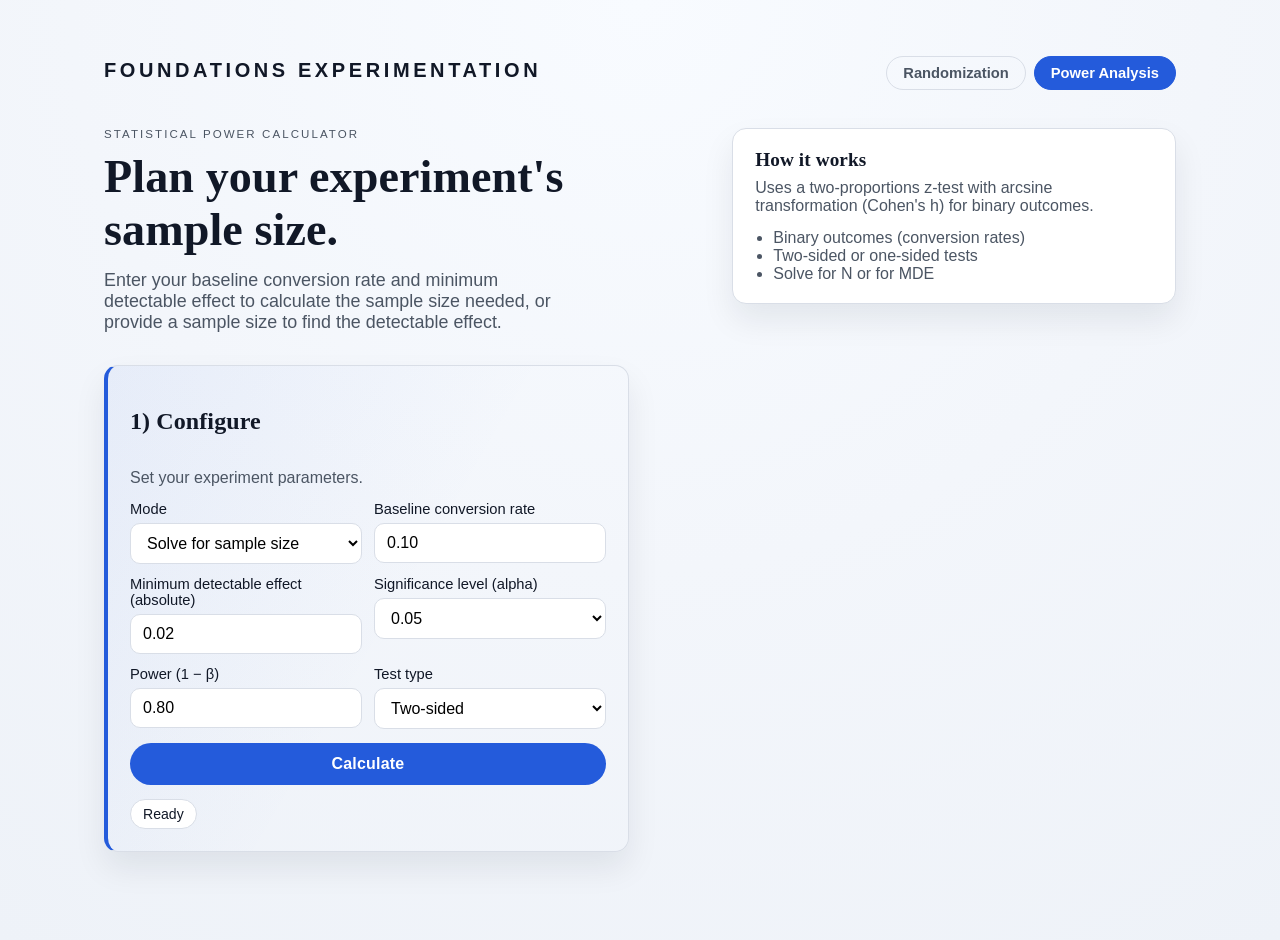
==== power.html @ 0e91008b "Added initial version of backend and power analysis" ====
<!doctype html>
<html lang="en">
  <head>
    <meta charset="UTF-8" />
    <meta name="viewport" content="width=device-width, initial-scale=1.0" />
    <title>Power Analysis - Foundations Experimentation</title>
    <meta
      name="description"
      content="Power analysis calculator for binary outcomes. Solve for sample size or minimum detectable effect."
    />
    <link rel="stylesheet" href="styles.css" />
  </head>
  <body>
    <main class="page">
      <nav class="site-nav">
        <div class="brand">Foundations Experimentation</div>
        <div class="nav-links">
          <a href="index.html" class="nav-link">Randomization</a>
          <a href="power.html" class="nav-link nav-link--active">Power Analysis</a>
        </div>
      </nav>

      <header class="intro">
        <div class="intro-copy">
          <p class="eyebrow">Statistical power calculator</p>
          <h1>Plan your experiment's sample size.</h1>
          <p class="lede">
            Enter your baseline conversion rate and minimum detectable effect to calculate the
            sample size needed, or provide a sample size to find the detectable effect.
          </p>
        </div>
        <aside class="trust-panel">
          <h2>How it works</h2>
          <p>
            Uses a two-proportions z-test with arcsine transformation (Cohen's h) for binary
            outcomes.
          </p>
          <ul class="trust-list">
            <li>Binary outcomes (conversion rates)</li>
            <li>Two-sided or one-sided tests</li>
            <li>Solve for N or for MDE</li>
          </ul>
        </aside>
      </header>

      <section class="section-grid">
        <div class="card primary-card">
          <h2>1) Configure</h2>
          <p class="muted">Set your experiment parameters.</p>
          <div class="form-grid">
            <label>
              Mode
              <select id="mode">
                <option value="sample_size">Solve for sample size</option>
                <option value="mde">Solve for MDE</option>
              </select>
            </label>
            <label>
              Baseline conversion rate
              <input id="baselineRate" type="number" min="0.001" max="0.999" step="0.01" value="0.10" />
            </label>
            <label id="mdeLabel">
              Minimum detectable effect (absolute)
              <input id="mde" type="number" step="0.005" value="0.02" />
            </label>
            <label id="sampleSizeLabel" class="hidden">
              Sample size per group
              <input id="sampleSizeInput" type="number" min="1" step="1" value="1000" />
            </label>
            <label>
              Significance level (alpha)
              <select id="alpha">
                <option value="0.01">0.01</option>
                <option value="0.05" selected>0.05</option>
                <option value="0.10">0.10</option>
              </select>
            </label>
            <label>
              Power (1 &minus; &beta;)
              <input id="power" type="number" min="0.01" max="0.99" step="0.05" value="0.80" />
            </label>
            <label>
              Test type
              <select id="alternative">
                <option value="two-sided" selected>Two-sided</option>
                <option value="larger">One-sided (larger)</option>
                <option value="smaller">One-sided (smaller)</option>
              </select>
            </label>
          </div>
          <button id="calculateBtn" class="primary">Calculate</button>
          <div id="status" class="status">Ready</div>
          <div id="errorBox" class="error hidden" role="alert"></div>
        </div>

        <div id="resultsCard" class="card hidden">
          <h2>2) Results</h2>
          <div id="resultsSummary" class="results-summary"></div>
        </div>
      </section>
    </main>

    <script src="power.js"></script>
  </body>
</html>
---- styles.css ----
:root {
  color-scheme: light;
  /* Design: restrained palette with a single accent for trust and focus. */
  --ink: #111827;
  --muted: #4b5563;
  --paper: #f5f7fb;
  --surface: #ffffff;
  --accent: #245bdb;
  --border: #d9dee7;
  --focus: rgba(36, 91, 219, 0.25);
  --radius: 14px;
  --shadow: 0 16px 32px rgba(15, 23, 42, 0.08);
}

* {
  box-sizing: border-box;
}

body {
  margin: 0;
  font-family: "IBM Plex Sans", "Source Sans 3", "Avenir Next", "Segoe UI", sans-serif;
  color: var(--ink);
  background: radial-gradient(circle at top, #f8fbff 0%, #f3f6fb 50%, #eef2f8 100%);
  min-height: 100vh;
}

h1,
h2 {
  font-family: "IBM Plex Serif", "Source Serif 4", "Iowan Old Style", "Palatino", serif;
  letter-spacing: 0.1px;
}

.page {
  max-width: 1120px;
  margin: 0 auto;
  padding: 56px 24px 88px;
  display: flex;
  flex-direction: column;
  gap: 32px;
}

.brand {
  font-size: 1.25rem;
  letter-spacing: 0.18em;
  text-transform: uppercase;
  color: var(--ink);
  font-weight: 700;
  margin-bottom: 6px;
}

.intro {
  display: grid;
  grid-template-columns: minmax(0, 1.15fr) minmax(0, 0.85fr);
  gap: 28px;
  align-items: start;
}

.eyebrow {
  text-transform: uppercase;
  letter-spacing: 0.18em;
  font-size: 0.72rem;
  margin: 0 0 10px;
  color: var(--muted);
}

.intro-copy h1 {
  font-size: clamp(2.4rem, 3.6vw, 3.4rem);
  margin: 0 0 14px;
}

.lede {
  font-size: 1.12rem;
  margin: 0;
  max-width: 48ch;
  color: var(--muted);
}

.actions {
  margin-top: 22px;
  display: flex;
  flex-direction: column;
  gap: 10px;
}

.caption {
  margin: 0;
  font-size: 0.9rem;
  color: var(--muted);
}

.primary-button {
  display: inline-flex;
  align-items: center;
  justify-content: center;
  padding: 12px 20px;
  border-radius: 999px;
  background: var(--accent);
  color: #fff;
  text-decoration: none;
  font-weight: 600;
  letter-spacing: 0.2px;
  width: fit-content;
  box-shadow: var(--shadow);
  transition: transform 0.2s ease, box-shadow 0.2s ease;
}

.primary-button:hover,
.primary-button:focus-visible {
  transform: translateY(-1px);
  box-shadow: 0 20px 36px rgba(15, 23, 42, 0.12);
}

.trust-panel {
  background: var(--surface);
  border: 1px solid var(--border);
  border-radius: var(--radius);
  padding: 20px 22px;
  box-shadow: var(--shadow);
}

.trust-panel h2 {
  margin: 0 0 8px;
  font-size: 1.2rem;
}

.trust-panel p {
  margin: 0 0 14px;
  color: var(--muted);
}

.trust-list {
  margin: 0;
  padding-left: 18px;
  color: var(--muted);
}

.section-grid {
  display: grid;
  grid-template-columns: minmax(0, 1fr) minmax(0, 1fr);
  gap: 22px;
}

.card {
  background: var(--surface);
  border: 1px solid var(--border);
  border-radius: var(--radius);
  padding: 22px;
  box-shadow: var(--shadow);
  display: flex;
  flex-direction: column;
  gap: 14px;
}

.card.wide {
  grid-column: 1 / -1;
}

.primary-card {
  border-left: 4px solid var(--accent);
  background: linear-gradient(120deg, rgba(36, 91, 219, 0.06), transparent 55%);
}

.card-header {
  display: flex;
  align-items: center;
  justify-content: space-between;
  gap: 12px;
}

.header-actions {
  display: flex;
  flex-wrap: wrap;
  gap: 10px;
}

.muted {
  color: var(--muted);
  margin: 0;
}

.file-input {
  border: 1px dashed var(--border);
  border-radius: 12px;
  padding: 18px;
  text-align: center;
  cursor: pointer;
  background: #f9fbff;
  font-weight: 600;
  transition: border-color 0.2s ease, background 0.2s ease;
}

.file-input:hover {
  border-color: var(--accent);
  background: #f3f7ff;
}

.file-input input {
  display: none;
}

.file-meta {
  display: flex;
  justify-content: space-between;
  font-size: 0.92rem;
  color: var(--muted);
}

.status {
  padding: 6px 12px;
  border-radius: 999px;
  border: 1px solid var(--border);
  background: #fff;
  font-size: 0.88rem;
  width: fit-content;
}

.status.error-state {
  background: #fff1ed;
  border-color: #f2b8a8;
}

.error {
  background: #fff1ed;
  border: 1px solid #f2b8a8;
  border-radius: 12px;
  padding: 12px;
  font-size: 0.95rem;
  color: #8a2b1f;
}

.modal {
  position: fixed;
  inset: 0;
  display: grid;
  place-items: center;
  z-index: 100;
}

.modal-backdrop {
  position: absolute;
  inset: 0;
  background: rgba(15, 23, 42, 0.45);
}

.modal-card {
  position: relative;
  background: var(--surface);
  border-radius: 16px;
  padding: 24px;
  width: min(420px, 90vw);
  box-shadow: 0 24px 48px rgba(15, 23, 42, 0.2);
  border: 1px solid var(--border);
  z-index: 1;
}

.modal-header {
  display: flex;
  align-items: center;
  justify-content: space-between;
  gap: 12px;
  margin-bottom: 8px;
}

.modal-header h2 {
  margin: 0;
  font-size: 1.2rem;
}

.modal-card p {
  margin: 0;
  color: var(--muted);
}

.modal-actions {
  margin-top: 18px;
  display: flex;
  justify-content: flex-end;
}

.modal-close {
  border: 1px solid var(--border);
  background: #fff;
  color: var(--muted);
  border-radius: 999px;
  width: 30px;
  height: 30px;
  cursor: pointer;
  font-size: 1.1rem;
  line-height: 1;
  display: inline-flex;
  align-items: center;
  justify-content: center;
  transition: border-color 0.2s ease, color 0.2s ease;
}

.modal-close:hover,
.modal-close:focus {
  border-color: var(--accent);
  color: var(--accent);
}

.form-grid {
  display: grid;
  grid-template-columns: repeat(2, minmax(0, 1fr));
  gap: 12px;
}

label {
  display: flex;
  flex-direction: column;
  gap: 6px;
  font-size: 0.92rem;
  color: var(--ink);
}

input,
select,
button {
  font-family: inherit;
  font-size: 1rem;
}

input,
select {
  padding: 10px 12px;
  border-radius: 10px;
  border: 1px solid var(--border);
  background: #fff;
  transition: border-color 0.2s ease, box-shadow 0.2s ease;
}

input:focus,
select:focus,
button:focus {
  outline: none;
  border-color: var(--accent);
  box-shadow: 0 0 0 3px var(--focus);
}

.strata {
  border-top: 1px solid var(--border);
  padding-top: 12px;
}

.strata-title {
  margin: 0;
  font-weight: 600;
}

.check-grid {
  display: grid;
  grid-template-columns: repeat(auto-fit, minmax(160px, 1fr));
  gap: 8px;
}

.check-grid label {
  flex-direction: row;
  align-items: center;
  border: 1px solid var(--border);
  border-radius: 999px;
  padding: 6px 10px;
  gap: 8px;
  background: #fff;
}

.primary {
  background: var(--accent);
  color: #fff;
  border: none;
  padding: 12px 18px;
  border-radius: 999px;
  cursor: pointer;
  font-weight: 600;
  letter-spacing: 0.2px;
  transition: transform 0.2s ease, box-shadow 0.2s ease;
}

.primary:hover {
  transform: translateY(-1px);
  box-shadow: 0 18px 32px rgba(15, 23, 42, 0.12);
}

.primary:disabled {
  opacity: 0.6;
  cursor: not-allowed;
  box-shadow: none;
}

.ghost {
  background: transparent;
  border: 1px solid var(--border);
  padding: 10px 16px;
  border-radius: 999px;
  cursor: pointer;
  transition: border-color 0.2s ease, color 0.2s ease;
}

.ghost:hover {
  border-color: var(--accent);
  color: var(--accent);
}

.ghost:disabled {
  opacity: 0.5;
  cursor: not-allowed;
}


.table-wrap {
  overflow: auto;
  border: 1px solid var(--border);
  border-radius: 12px;
  background: #fff;
}

#previewTable {
  width: 100%;
  border-collapse: collapse;
  font-size: 0.9rem;
}

#previewTable th,
#previewTable td {
  border-bottom: 1px solid #eef1f6;
  padding: 8px 10px;
  text-align: left;
  white-space: nowrap;
}

#previewTable th {
  background: #f6f8fc;
  position: sticky;
  top: 0;
  z-index: 1;
  font-weight: 600;
}

.hidden {
  display: none;
}

/* ---------------------------------------------------------------------------
   Navigation
   --------------------------------------------------------------------------- */

.site-nav {
  display: flex;
  align-items: center;
  justify-content: space-between;
  gap: 16px;
  margin-bottom: 6px;
}

.nav-links {
  display: flex;
  gap: 8px;
}

.nav-link {
  padding: 8px 16px;
  border-radius: 999px;
  border: 1px solid var(--border);
  text-decoration: none;
  color: var(--muted);
  font-size: 0.92rem;
  font-weight: 600;
  transition: border-color 0.2s ease, color 0.2s ease;
}

.nav-link:hover {
  border-color: var(--accent);
  color: var(--accent);
}

.nav-link--active {
  background: var(--accent);
  color: #fff;
  border-color: var(--accent);
}

/* ---------------------------------------------------------------------------
   Results display (power analysis)
   --------------------------------------------------------------------------- */

.results-summary {
  display: grid;
  grid-template-columns: 1fr 1fr;
  gap: 12px;
}

.result-item {
  display: flex;
  flex-direction: column;
  gap: 4px;
}

.result-label {
  font-size: 0.85rem;
  color: var(--muted);
  text-transform: uppercase;
  letter-spacing: 0.1em;
}

.result-value {
  font-size: 1.5rem;
  font-weight: 700;
  font-family: "IBM Plex Serif", "Source Serif 4", "Iowan Old Style", "Palatino", serif;
  color: var(--ink);
}

.result-value.highlight {
  color: var(--accent);
}

/* ---------------------------------------------------------------------------
   Responsive
   --------------------------------------------------------------------------- */

@media (max-width: 900px) {
  .intro,
  .section-grid {
    grid-template-columns: 1fr;
  }

  .card-header {
    flex-direction: column;
    align-items: flex-start;
  }

  .form-grid {
    grid-template-columns: 1fr;
  }

  .file-meta {
    flex-direction: column;
    gap: 6px;
    align-items: flex-start;
  }

  .site-nav {
    flex-direction: column;
    align-items: flex-start;
  }

  .results-summary {
    grid-template-columns: 1fr;
  }
}
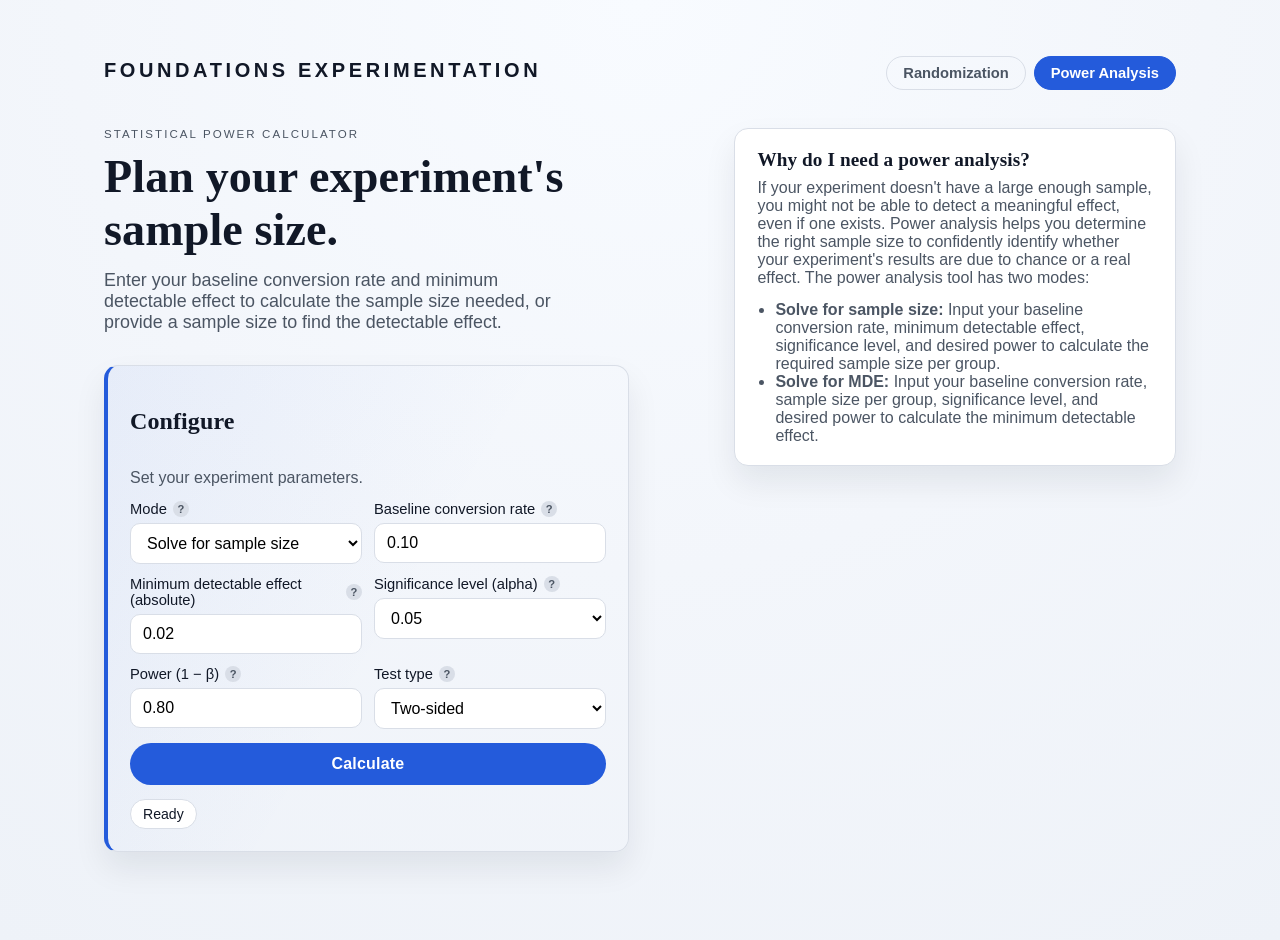
==== commit 94c2fc2d: "Power analysis UI changes and Render prep" ====
--- a/power.html
+++ b/power.html
@@ -30,45 +30,60 @@
           </p>
         </div>
         <aside class="trust-panel">
-          <h2>How it works</h2>
+          <h2>Why do I need a power analysis?</h2>
           <p>
-            Uses a two-proportions z-test with arcsine transformation (Cohen's h) for binary
-            outcomes.
+            If your experiment doesn't have a large enough sample, you might not be able to detect a meaningful effect, even if one exists. Power analysis helps you determine the right sample size to confidently identify whether your experiment's results are due to chance or a real effect.
+
+            The power analysis tool has two modes:
           </p>
           <ul class="trust-list">
-            <li>Binary outcomes (conversion rates)</li>
-            <li>Two-sided or one-sided tests</li>
-            <li>Solve for N or for MDE</li>
+            <li><strong>Solve for sample size:</strong> Input your baseline conversion rate, minimum detectable effect, significance level, and desired power to calculate the required sample size per group.</li>
+            <li><strong>Solve for MDE:</strong> Input your baseline conversion rate, sample size per group, significance level, and desired power to calculate the minimum detectable effect.</li>
           </ul>
         </aside>
       </header>
 
       <section class="section-grid">
         <div class="card primary-card">
-          <h2>1) Configure</h2>
+          <h2>Configure</h2>
           <p class="muted">Set your experiment parameters.</p>
           <div class="form-grid">
             <label>
-              Mode
+              <span class="label-row">
+                Mode
+                <span class="help-icon" tabindex="0">?<span class="help-tooltip">Choose whether to calculate the required sample size (given an MDE) or the minimum detectable effect (given a sample size).</span></span>
+              </span>
               <select id="mode">
                 <option value="sample_size">Solve for sample size</option>
                 <option value="mde">Solve for MDE</option>
               </select>
             </label>
             <label>
-              Baseline conversion rate
+              <span class="label-row">
+                Baseline conversion rate
+                <span class="help-icon" tabindex="0">?<span class="help-tooltip">Your current conversion rate before the experiment. For example, if 10% of users currently convert, enter 0.10.</span></span>
+              </span>
               <input id="baselineRate" type="number" min="0.001" max="0.999" step="0.01" value="0.10" />
             </label>
             <label id="mdeLabel">
-              Minimum detectable effect (absolute)
+              <span class="label-row">
+                Minimum detectable effect (absolute)
+                <span class="help-icon" tabindex="0">?<span class="help-tooltip">The smallest effect size you want to be able to detect. For example, 0.02 means detecting a 2 percentage point change (e.g., 10% to 12%).</span></span>
+              </span>
               <input id="mde" type="number" step="0.005" value="0.02" />
             </label>
             <label id="sampleSizeLabel" class="hidden">
-              Sample size per group
+              <span class="label-row">
+                Sample size per group
+                <span class="help-icon" tabindex="0">?<span class="help-tooltip">The number of units (e.g., users) in each experimental group. Both treatment and control will have this many units.</span></span>
+              </span>
               <input id="sampleSizeInput" type="number" min="1" step="1" value="1000" />
             </label>
             <label>
-              Significance level (alpha)
+              <span class="label-row">
+                Significance level (alpha)
+                <span class="help-icon" tabindex="0">?<span class="help-tooltip">The probability of a false positive (Type I error). Default is 0.05, which corresponds to 95% confidence. Lower values (e.g., 0.01) are more conservative but require larger samples.</span></span>
+              </span>
               <select id="alpha">
                 <option value="0.01">0.01</option>
                 <option value="0.05" selected>0.05</option>
@@ -76,11 +91,17 @@
               </select>
             </label>
             <label>
-              Power (1 &minus; &beta;)
+              <span class="label-row">
+                Power (1 &minus; &beta;)
+                <span class="help-icon" tabindex="0">?<span class="help-tooltip">The probability of detecting a true effect when one exists. Default is 0.80 (80%), a widely used standard. Higher power (e.g., 0.90) reduces false negatives but requires larger samples.</span></span>
+              </span>
               <input id="power" type="number" min="0.01" max="0.99" step="0.05" value="0.80" />
             </label>
             <label>
-              Test type
+              <span class="label-row">
+                Test type
+                <span class="help-icon" tabindex="0">?<span class="help-tooltip">Two-sided: detects effects in either direction. One-sided (larger): only detects increases. One-sided (smaller): only detects decreases. Two-sided is recommended unless you're certain about the direction.</span></span>
+              </span>
               <select id="alternative">
                 <option value="two-sided" selected>Two-sided</option>
                 <option value="larger">One-sided (larger)</option>
--- a/styles.css
+++ b/styles.css
@@ -49,10 +49,9 @@
 }
 
 .intro {
-  display: grid;
-  grid-template-columns: minmax(0, 1.15fr) minmax(0, 0.85fr);
-  gap: 28px;
-  align-items: start;
+  position: relative;
+  display: block;
+  padding-right: calc(42.5% + 14px);
 }
 
 .eyebrow {
@@ -111,6 +110,10 @@
 }
 
 .trust-panel {
+  position: absolute;
+  top: 0;
+  right: 0;
+  width: calc(42.5% - 14px);
   background: var(--surface);
   border: 1px solid var(--border);
   border-radius: var(--radius);
@@ -479,6 +482,77 @@
 }
 
 /* ---------------------------------------------------------------------------
+   Help icons and tooltips
+   --------------------------------------------------------------------------- */
+
+.label-row {
+  display: flex;
+  align-items: center;
+  gap: 6px;
+}
+
+.help-icon {
+  display: inline-flex;
+  align-items: center;
+  justify-content: center;
+  width: 16px;
+  height: 16px;
+  border-radius: 50%;
+  background: var(--border);
+  color: var(--muted);
+  font-size: 0.7rem;
+  font-weight: 700;
+  cursor: help;
+  position: relative;
+  flex-shrink: 0;
+  transition: background 0.2s ease, color 0.2s ease;
+}
+
+.help-icon:hover,
+.help-icon:focus {
+  background: var(--accent);
+  color: #fff;
+  outline: none;
+}
+
+.help-tooltip {
+  position: absolute;
+  bottom: calc(100% + 8px);
+  left: 50%;
+  transform: translateX(-50%);
+  width: 240px;
+  padding: 10px 12px;
+  background: var(--ink);
+  color: #fff;
+  font-size: 0.82rem;
+  font-weight: 400;
+  line-height: 1.45;
+  border-radius: 8px;
+  box-shadow: 0 8px 24px rgba(15, 23, 42, 0.25);
+  opacity: 0;
+  visibility: hidden;
+  transition: opacity 0.2s ease, visibility 0.2s ease;
+  z-index: 10;
+  pointer-events: none;
+}
+
+.help-tooltip::after {
+  content: "";
+  position: absolute;
+  top: 100%;
+  left: 50%;
+  transform: translateX(-50%);
+  border: 6px solid transparent;
+  border-top-color: var(--ink);
+}
+
+.help-icon:hover .help-tooltip,
+.help-icon:focus .help-tooltip {
+  opacity: 1;
+  visibility: visible;
+}
+
+/* ---------------------------------------------------------------------------
    Results display (power analysis)
    --------------------------------------------------------------------------- */
 
@@ -517,7 +591,16 @@
    --------------------------------------------------------------------------- */
 
 @media (max-width: 900px) {
-  .intro,
+  .intro {
+    padding-right: 0;
+  }
+
+  .trust-panel {
+    position: static;
+    width: 100%;
+    margin-top: 20px;
+  }
+
   .section-grid {
     grid-template-columns: 1fr;
   }
@@ -545,4 +628,15 @@
   .results-summary {
     grid-template-columns: 1fr;
   }
-}
+
+  .help-tooltip {
+    left: 0;
+    transform: translateX(0);
+    width: 200px;
+  }
+
+  .help-tooltip::after {
+    left: 12px;
+    transform: none;
+  }
+}
